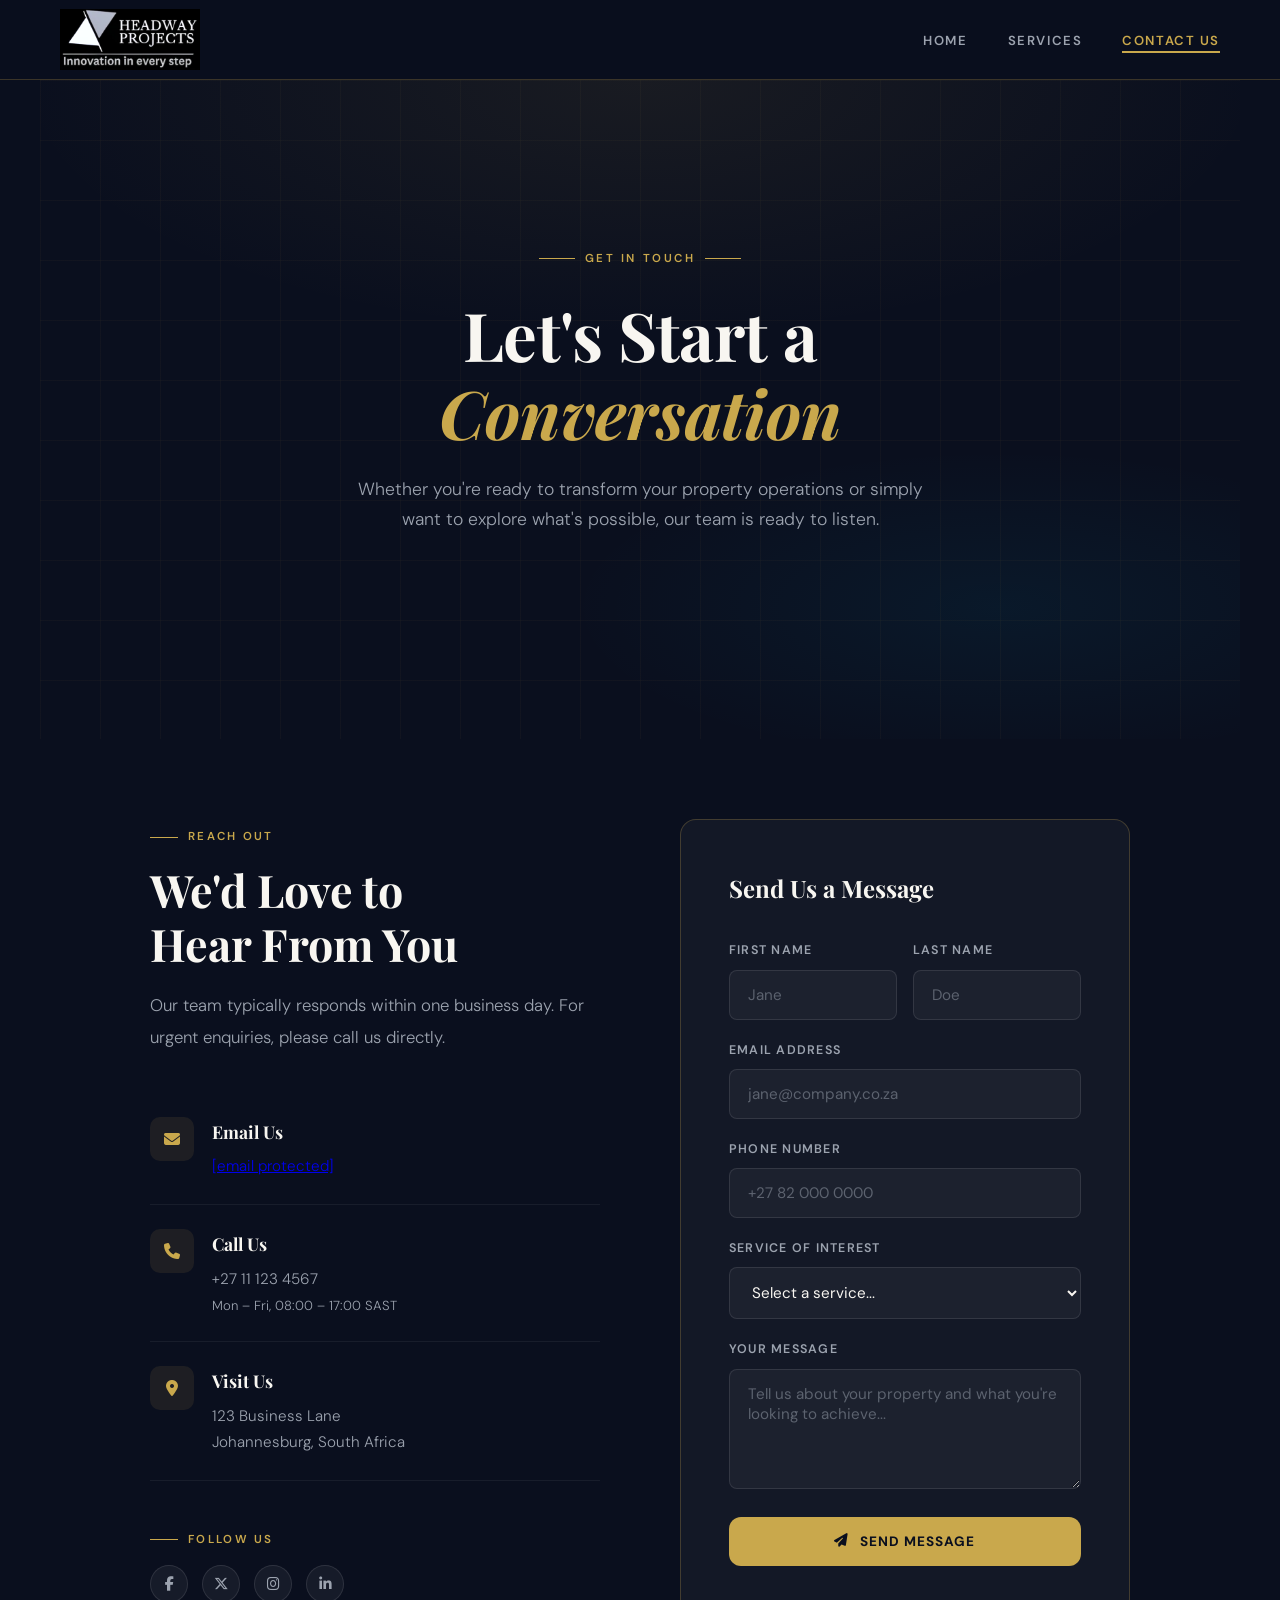
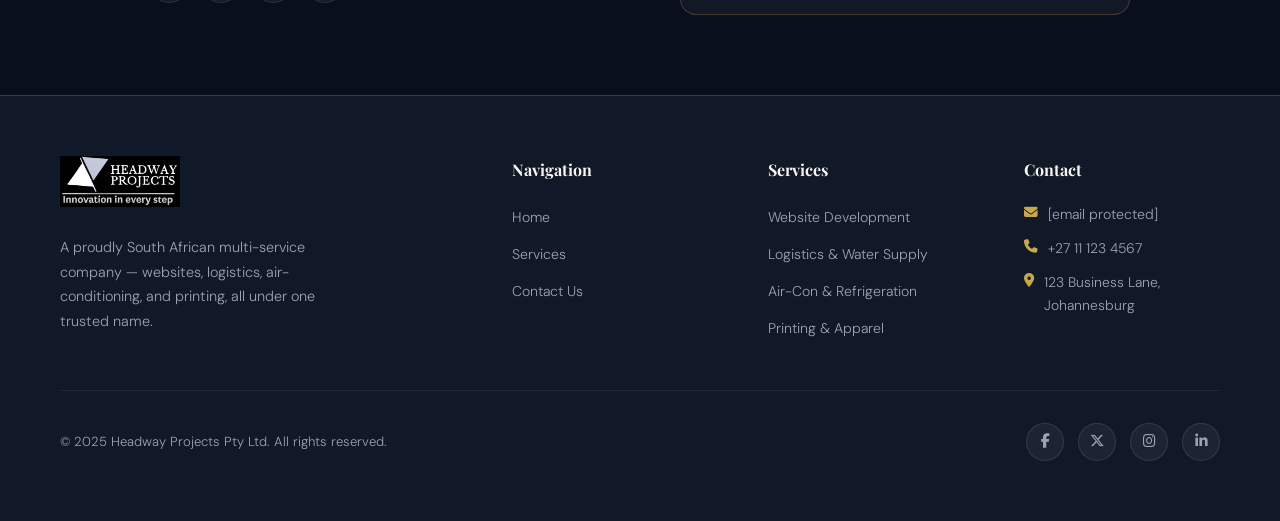
==== contact.html @ 5606bb1c "Add files via upload" ====
<!DOCTYPE html>
<html lang="en">
<head>
  <meta charset="UTF-8" />
  <meta name="viewport" content="width=device-width, initial-scale=1.0"/>
  <title>Contact Us — Headway Projects Pty Ltd</title>
  <link rel="stylesheet" href="headway.css" />
  <link rel="stylesheet" href="https://cdnjs.cloudflare.com/ajax/libs/font-awesome/6.5.0/css/all.min.css"/>
</head>
<body>

  <!-- ── NAVBAR ── -->
  <nav class="navbar" id="navbar">
    <img src="images/04f8b7ba-c838-48a6-9ccf-b1238453b609.jpg" class="logo" alt="Headway Projects Logo">
    <ul>
      <li><a href="headway.html">Home</a></li>
      <li><a href="services.html">Services</a></li>
      <li><a href="contact.html" class="active">Contact Us</a></li>
    </ul>
  </nav>

  <!-- ── HERO ── -->
  <section class="hero services-hero">
    <div class="hero-inner">
      <div class="hero-eyebrow"><span></span> Get In Touch <span></span></div>
      <h1>Let's Start a<br><em>Conversation</em></h1>
      <p class="hero-sub">
        Whether you're ready to transform your property operations or simply want to explore 
        what's possible, our team is ready to listen.
      </p>
    </div>
  </section>

  <!-- ── CONTACT SECTION ── -->
  <div class="contact-section">

    <!-- Left: Info -->
    <div class="contact-info">
      <div class="section-label"><span></span> Reach Out</div>
      <h2 class="section-title">We'd Love to<br>Hear From You</h2>
      <p class="section-body" style="margin-bottom: 40px;">
        Our team typically responds within one business day. 
        For urgent enquiries, please call us directly.
      </p>

      <div class="contact-item">
        <div class="contact-item-icon"><i class="fas fa-envelope"></i></div>
        <div>
          <h3>Email Us</h3>
          <p><a href="/cdn-cgi/l/email-protection" class="__cf_email__" data-cfemail="046d6a626b446c61656073657d74766b6e616770772a676b2a7e65">[email&#160;protected]</a></p>
        </div>
      </div>
      <div class="contact-item">
        <div class="contact-item-icon"><i class="fas fa-phone"></i></div>
        <div>
          <h3>Call Us</h3>
          <p>+27 11 123 4567</p>
          <p style="font-size:0.82rem; margin-top:2px;">Mon – Fri, 08:00 – 17:00 SAST</p>
        </div>
      </div>
      <div class="contact-item">
        <div class="contact-item-icon"><i class="fas fa-location-dot"></i></div>
        <div>
          <h3>Visit Us</h3>
          <p>123 Business Lane<br>Johannesburg, South Africa</p>
        </div>
      </div>

      <div style="margin-top: 40px;">
        <div class="section-label" style="margin-bottom: 16px;"><span></span> Follow Us</div>
        <div class="social-icons" style="justify-content:flex-start;">
          <a href="#" aria-label="Facebook"><i class="fab fa-facebook-f"></i></a>
          <a href="#" aria-label="X / Twitter"><i class="fab fa-x-twitter"></i></a>
          <a href="#" aria-label="Instagram"><i class="fab fa-instagram"></i></a>
          <a href="#" aria-label="LinkedIn"><i class="fab fa-linkedin-in"></i></a>
        </div>
      </div>
    </div>

    <!-- Right: Form -->
    <div class="contact-form-wrapper">
      <h3>Send Us a Message</h3>
      <form id="contactForm" novalidate>

        <div class="form-row">
          <div class="form-group">
            <label for="firstName">First Name</label>
            <input type="text" id="firstName" name="firstName" placeholder="Jane" required />
          </div>
          <div class="form-group">
            <label for="lastName">Last Name</label>
            <input type="text" id="lastName" name="lastName" placeholder="Doe" required />
          </div>
        </div>

        <div class="form-group">
          <label for="email">Email Address</label>
          <input type="email" id="email" name="email" placeholder="jane@company.co.za" required />
        </div>

        <div class="form-group">
          <label for="phone">Phone Number</label>
          <input type="tel" id="phone" name="phone" placeholder="+27 82 000 0000" />
        </div>

        <div class="form-group">
          <label for="service">Service of Interest</label>
          <select id="service" name="service">
            <option value="" disabled selected>Select a service...</option>
            <option>Website Creation & Maintenance</option>
            <option>Logistics — Side Tipper Trucks</option>
            <option>Logistics — Water Tanker & Supply</option>
            <option>Air-Conditioning Supply & Installation</option>
            <option>Refrigeration Supply & Installation</option>
            <option>DTF Printing</option>
            <option>Sublimation Printing</option>
            <option>Screen Printing</option>
            <option>Embroidery</option>
            <option>Blank / Printed T-Shirts Supply</option>
            <option>General Enquiry</option>
          </select>
        </div>

        <div class="form-group">
          <label for="message">Your Message</label>
          <textarea id="message" name="message" placeholder="Tell us about your property and what you're looking to achieve..." required></textarea>
        </div>

        <button type="submit" class="btn-submit">
          <i class="fas fa-paper-plane"></i> Send Message
        </button>

        <div class="form-success" id="formSuccess">
          <i class="fas fa-circle-check" style="font-size:2rem; margin-bottom:12px; display:block;"></i>
          Thank you! We'll be in touch within one business day.
        </div>
      </form>
    </div>

  </div>

  <!-- ── FOOTER ── -->
  <footer class="footer">
    <div class="footer-inner">
      <div class="footer-brand">
        <img src="images/04f8b7ba-c838-48a6-9ccf-b1238453b609.jpg" alt="Headway Projects Logo">
        <p>A proudly South African multi-service company — websites, logistics, air-conditioning, and printing, all under one trusted name.</p>
      </div>
      <div class="footer-col">
        <h4>Navigation</h4>
        <ul>
          <li><a href="headway.html">Home</a></li>
          <li><a href="services.html">Services</a></li>
          <li><a href="contact.html">Contact Us</a></li>
        </ul>
      </div>
      <div class="footer-col">
        <h4>Services</h4>
        <ul>
          <li><a href="services.html">Website Development</a></li>
          <li><a href="services.html">Logistics & Water Supply</a></li>
          <li><a href="services.html">Air-Con & Refrigeration</a></li>
          <li><a href="services.html">Printing & Apparel</a></li>
        </ul>
      </div>
      <div class="footer-col">
        <h4>Contact</h4>
        <ul class="footer-contact-list">
          <li><i class="fas fa-envelope"></i> <a href="/cdn-cgi/l/email-protection" class="__cf_email__" data-cfemail="d3babdb5bc93bbb6b2b7a4b2aaa3a1bcb9b6b0a7a0fdb0bcfda9b2">[email&#160;protected]</a></li>
          <li><i class="fas fa-phone"></i> +27 11 123 4567</li>
          <li><i class="fas fa-location-dot"></i> 123 Business Lane, Johannesburg</li>
        </ul>
      </div>
    </div>
    <div class="footer-bottom">
      <p>&copy; 2025 Headway Projects Pty Ltd. All rights reserved.</p>
      <div class="social-icons">
        <a href="#" aria-label="Facebook"><i class="fab fa-facebook-f"></i></a>
        <a href="#" aria-label="X / Twitter"><i class="fab fa-x-twitter"></i></a>
        <a href="#" aria-label="Instagram"><i class="fab fa-instagram"></i></a>
        <a href="#" aria-label="LinkedIn"><i class="fab fa-linkedin-in"></i></a>
      </div>
    </div>
  </footer>

  <!-- ── TOAST ── -->
  <div class="toast" id="toast">
    <i class="fas fa-circle-check"></i>
    <span>Message sent! We'll be in touch soon.</span>
  </div>

  <script data-cfasync="false" src="/cdn-cgi/scripts/5c5dd728/cloudflare-static/email-decode.min.js"></script><script>
    // Navbar scroll
    const navbar = document.getElementById('navbar');
    window.addEventListener('scroll', () => {
      navbar.classList.toggle('scrolled', window.scrollY > 40);
    });

    // Form submission
    const form = document.getElementById('contactForm');
    const toast = document.getElementById('toast');
    const success = document.getElementById('formSuccess');

    form.addEventListener('submit', (e) => {
      e.preventDefault();

      // Basic validation
      const required = form.querySelectorAll('[required]');
      let valid = true;
      required.forEach(el => {
        if (!el.value.trim()) {
          el.style.borderColor = '#ef4444';
          valid = false;
        } else {
          el.style.borderColor = '';
        }
      });

      if (!valid) return;

      // Simulate send
      const btn = form.querySelector('.btn-submit');
      btn.innerHTML = '<i class="fas fa-spinner fa-spin"></i> Sending...';
      btn.style.pointerEvents = 'none';

      setTimeout(() => {
        form.style.display = 'none';
        success.style.display = 'block';

        toast.classList.add('show');
        setTimeout(() => toast.classList.remove('show'), 4000);
      }, 1600);
    });

    // Scroll reveal
    const observer = new IntersectionObserver((entries) => {
      entries.forEach(entry => {
        if (entry.isIntersecting) {
          entry.target.style.opacity = '1';
          entry.target.style.transform = 'translateY(0)';
          observer.unobserve(entry.target);
        }
      });
    }, { threshold: 0.1 });

    document.querySelectorAll('.contact-item, .contact-form-wrapper').forEach(el => {
      el.style.opacity = '0';
      el.style.transform = 'translateY(24px)';
      el.style.transition = 'opacity 0.6s ease, transform 0.6s ease';
      observer.observe(el);
    });
  </script>

</body>
</html>
---- headway.css ----
/* ============================================
   HEADWAY PROJECTS PTY LTD — Stylesheet
   Aesthetic: Corporate Luxury / Refined Power
   ============================================ */

@import url('https://fonts.googleapis.com/css2?family=Playfair+Display:wght@400;600;700&family=DM+Sans:wght@300;400;500;600&display=swap');

/* ── CSS Variables ── */
:root {
  --navy:       #0A0F1E;
  --navy-mid:   #111827;
  --navy-light: #1B2340;
  --gold:       #C9A84C;
  --gold-light: #E2C07A;
  --sky:        #00B7EB;
  --white:      #F8F6F1;
  --muted:      #9CA3AF;
  --glass:      rgba(255, 255, 255, 0.04);
  --glass-border: rgba(201, 168, 76, 0.25);
  --radius:     12px;
  --transition: 0.35s cubic-bezier(0.4, 0, 0.2, 1);
}

/* ── Reset ── */
*, *::before, *::after {
  margin: 0;
  padding: 0;
  box-sizing: border-box;
}

html {
  scroll-behavior: smooth;
}

body {
  background-color: var(--navy);
  color: var(--white);
  font-family: 'DM Sans', sans-serif;
  font-weight: 400;
  line-height: 1.7;
  overflow-x: hidden;
}

/* ── Scrollbar ── */
::-webkit-scrollbar { width: 6px; }
::-webkit-scrollbar-track { background: var(--navy); }
::-webkit-scrollbar-thumb { background: var(--gold); border-radius: 4px; }

/* ── Selection ── */
::selection { background: var(--gold); color: var(--navy); }

/* ============================================
   NAVBAR
   ============================================ */
.navbar {
  position: sticky;
  top: 0;
  z-index: 1000;
  width: 100%;
  background: rgba(10, 15, 30, 0.92);
  backdrop-filter: blur(18px);
  -webkit-backdrop-filter: blur(18px);
  border-bottom: 1px solid var(--glass-border);
  padding: 0 60px;
  display: flex;
  justify-content: space-between;
  align-items: center;
  height: 80px;
  transition: box-shadow var(--transition);
}

.navbar.scrolled {
  box-shadow: 0 8px 40px rgba(0,0,0,0.4);
}

.logo {
  width: 140px;
  height: auto;
  object-fit: contain;
  filter: brightness(1.1);
  transition: transform var(--transition);
}

.logo:hover {
  transform: scale(1.04);
}

.navbar ul {
  display: flex;
  gap: 40px;
  list-style: none;
}

.navbar ul li a {
  text-decoration: none;
  color: var(--muted);
  font-family: 'DM Sans', sans-serif;
  font-size: 0.82rem;
  font-weight: 600;
  letter-spacing: 0.12em;
  text-transform: uppercase;
  position: relative;
  padding-bottom: 4px;
  transition: color var(--transition);
}

.navbar ul li a::after {
  content: '';
  position: absolute;
  bottom: 0;
  left: 0;
  width: 0;
  height: 1.5px;
  background: var(--gold);
  transition: width var(--transition);
}

.navbar ul li a:hover,
.navbar ul li a.active {
  color: var(--gold);
}

.navbar ul li a:hover::after,
.navbar ul li a.active::after {
  width: 100%;
}

/* ============================================
   HERO SECTION
   ============================================ */
.hero {
  position: relative;
  min-height: 90vh;
  display: flex;
  align-items: center;
  justify-content: center;
  overflow: hidden;
  background: var(--navy);
}

/* Animated mesh background */
.hero::before {
  content: '';
  position: absolute;
  inset: 0;
  background:
    radial-gradient(ellipse 80% 60% at 50% 0%, rgba(201,168,76,0.08) 0%, transparent 65%),
    radial-gradient(ellipse 60% 40% at 80% 80%, rgba(0,183,235,0.06) 0%, transparent 60%);
  pointer-events: none;
}

/* Grid overlay */
.hero::after {
  content: '';
  position: absolute;
  inset: 0;
  background-image:
    linear-gradient(rgba(201,168,76,0.04) 1px, transparent 1px),
    linear-gradient(90deg, rgba(201,168,76,0.04) 1px, transparent 1px);
  background-size: 60px 60px;
  pointer-events: none;
}

.hero-inner {
  position: relative;
  z-index: 2;
  text-align: center;
  padding: 60px 40px;
  max-width: 860px;
  animation: heroFade 1.2s ease both;
}

@keyframes heroFade {
  from { opacity: 0; transform: translateY(30px); }
  to   { opacity: 1; transform: translateY(0); }
}

.hero-eyebrow {
  display: inline-flex;
  align-items: center;
  gap: 10px;
  font-size: 0.72rem;
  letter-spacing: 0.22em;
  text-transform: uppercase;
  color: var(--gold);
  font-weight: 600;
  margin-bottom: 28px;
  opacity: 0;
  animation: fadeUp 0.8s 0.3s ease forwards;
}

.hero-eyebrow span {
  width: 36px;
  height: 1px;
  background: var(--gold);
  display: inline-block;
}

.hero h1 {
  font-family: 'Playfair Display', serif;
  font-size: clamp(2.4rem, 5.5vw, 4.2rem);
  font-weight: 700;
  line-height: 1.15;
  letter-spacing: -0.01em;
  color: var(--white);
  margin-bottom: 24px;
  opacity: 0;
  animation: fadeUp 0.9s 0.5s ease forwards;
}

.hero h1 em {
  font-style: italic;
  color: var(--gold);
}

.hero-sub {
  font-size: 1.1rem;
  color: var(--muted);
  max-width: 580px;
  margin: 0 auto 44px;
  font-weight: 300;
  opacity: 0;
  animation: fadeUp 0.9s 0.7s ease forwards;
}

.hero-cta-group {
  display: flex;
  gap: 16px;
  justify-content: center;
  flex-wrap: wrap;
  opacity: 0;
  animation: fadeUp 0.9s 0.9s ease forwards;
}

@keyframes fadeUp {
  from { opacity: 0; transform: translateY(20px); }
  to   { opacity: 1; transform: translateY(0); }
}

/* ── Buttons ── */
.btn-primary {
  display: inline-flex;
  align-items: center;
  gap: 10px;
  padding: 14px 34px;
  background: var(--gold);
  color: var(--navy);
  font-family: 'DM Sans', sans-serif;
  font-weight: 700;
  font-size: 0.85rem;
  letter-spacing: 0.06em;
  text-transform: uppercase;
  text-decoration: none;
  border-radius: var(--radius);
  transition: background var(--transition), transform var(--transition), box-shadow var(--transition);
  box-shadow: 0 4px 20px rgba(201,168,76,0.25);
}

.btn-primary:hover {
  background: var(--gold-light);
  transform: translateY(-2px);
  box-shadow: 0 8px 30px rgba(201,168,76,0.35);
}

.btn-outline {
  display: inline-flex;
  align-items: center;
  gap: 10px;
  padding: 14px 34px;
  background: transparent;
  color: var(--white);
  border: 1.5px solid rgba(255,255,255,0.2);
  font-family: 'DM Sans', sans-serif;
  font-weight: 600;
  font-size: 0.85rem;
  letter-spacing: 0.06em;
  text-transform: uppercase;
  text-decoration: none;
  border-radius: var(--radius);
  transition: border-color var(--transition), color var(--transition), transform var(--transition);
}

.btn-outline:hover {
  border-color: var(--gold);
  color: var(--gold);
  transform: translateY(-2px);
}

/* ── Scroll indicator ── */
.scroll-indicator {
  position: absolute;
  bottom: 36px;
  left: 50%;
  transform: translateX(-50%);
  display: flex;
  flex-direction: column;
  align-items: center;
  gap: 8px;
  color: var(--muted);
  font-size: 0.7rem;
  letter-spacing: 0.14em;
  text-transform: uppercase;
  animation: bounce 2.5s ease infinite;
  opacity: 0;
  animation: fadeIn 1s 1.5s ease forwards, bounce 2.5s 2.5s ease infinite;
}

@keyframes fadeIn { to { opacity: 1; } }

.scroll-indicator i {
  font-size: 1rem;
  color: var(--gold);
}

/* ============================================
   SECTION BASE
   ============================================ */
section {
  padding: 100px 60px;
  max-width: 1200px;
  margin: 0 auto;
}

.section-label {
  display: inline-flex;
  align-items: center;
  gap: 10px;
  font-size: 0.72rem;
  letter-spacing: 0.2em;
  text-transform: uppercase;
  color: var(--gold);
  font-weight: 600;
  margin-bottom: 16px;
}

.section-label span {
  width: 28px;
  height: 1px;
  background: var(--gold);
  display: inline-block;
}

.section-title {
  font-family: 'Playfair Display', serif;
  font-size: clamp(2rem, 3.5vw, 2.8rem);
  font-weight: 700;
  line-height: 1.2;
  color: var(--white);
  margin-bottom: 20px;
}

.section-body {
  font-size: 1.05rem;
  color: var(--muted);
  max-width: 680px;
  font-weight: 300;
  line-height: 1.85;
}

/* ============================================
   STATS BAR (homepage)
   ============================================ */
.stats-bar {
  background: var(--navy-light);
  border-top: 1px solid var(--glass-border);
  border-bottom: 1px solid var(--glass-border);
  padding: 50px 60px;
}

.stats-grid {
  max-width: 1100px;
  margin: 0 auto;
  display: grid;
  grid-template-columns: repeat(4, 1fr);
  gap: 40px;
  text-align: center;
}

.stat-item .number {
  font-family: 'Playfair Display', serif;
  font-size: 2.8rem;
  font-weight: 700;
  color: var(--gold);
  line-height: 1;
  margin-bottom: 8px;
}

.stat-item .label {
  font-size: 0.8rem;
  letter-spacing: 0.12em;
  text-transform: uppercase;
  color: var(--muted);
  font-weight: 500;
}

/* ============================================
   VISION / ABOUT CARDS (homepage)
   ============================================ */
.cards-section {
  padding: 100px 60px;
  max-width: 1200px;
  margin: 0 auto;
  display: grid;
  grid-template-columns: 1fr 1fr;
  gap: 32px;
}

.info-card {
  background: var(--glass);
  border: 1px solid var(--glass-border);
  border-radius: 16px;
  padding: 48px;
  position: relative;
  overflow: hidden;
  transition: border-color var(--transition), transform var(--transition);
}

.info-card::before {
  content: '';
  position: absolute;
  top: 0;
  left: 0;
  right: 0;
  height: 2px;
  background: linear-gradient(90deg, transparent, var(--gold), transparent);
  opacity: 0;
  transition: opacity var(--transition);
}

.info-card:hover {
  border-color: rgba(201,168,76,0.5);
  transform: translateY(-4px);
}

.info-card:hover::before {
  opacity: 1;
}

.card-icon {
  width: 52px;
  height: 52px;
  background: rgba(201,168,76,0.1);
  border-radius: 12px;
  display: flex;
  align-items: center;
  justify-content: center;
  margin-bottom: 24px;
}

.card-icon i {
  font-size: 1.4rem;
  color: var(--gold);
}

.info-card h2 {
  font-family: 'Playfair Display', serif;
  font-size: 1.6rem;
  font-weight: 700;
  color: var(--white);
  margin-bottom: 16px;
}

.info-card p {
  font-size: 1rem;
  color: var(--muted);
  line-height: 1.85;
  font-weight: 300;
}

/* ============================================
   WHY CHOOSE US (homepage)
   ============================================ */
.why-us {
  background: var(--navy-light);
  padding: 100px 60px;
  border-top: 1px solid var(--glass-border);
  border-bottom: 1px solid var(--glass-border);
}

.why-us-inner {
  max-width: 1200px;
  margin: 0 auto;
  display: grid;
  grid-template-columns: 1fr 2fr;
  gap: 80px;
  align-items: start;
}

.why-grid {
  display: grid;
  grid-template-columns: 1fr 1fr;
  gap: 28px;
}

.why-item {
  display: flex;
  flex-direction: column;
  gap: 10px;
}

.why-item .why-icon {
  width: 44px;
  height: 44px;
  background: rgba(201,168,76,0.08);
  border: 1px solid rgba(201,168,76,0.2);
  border-radius: 10px;
  display: flex;
  align-items: center;
  justify-content: center;
  margin-bottom: 6px;
}

.why-item .why-icon i {
  color: var(--gold);
  font-size: 1.1rem;
}

.why-item h4 {
  font-family: 'Playfair Display', serif;
  font-size: 1.05rem;
  color: var(--white);
}

.why-item p {
  font-size: 0.9rem;
  color: var(--muted);
  line-height: 1.7;
}

/* ============================================
   SERVICES PAGE
   ============================================ */
.services-hero {
  min-height: 45vh;
}

.services-grid-section {
  padding: 80px 60px;
  max-width: 1200px;
  margin: 0 auto;
}

.services-grid {
  display: grid;
  grid-template-columns: repeat(3, 1fr);
  gap: 28px;
  margin-top: 60px;
}

.service-card {
  background: var(--glass);
  border: 1px solid var(--glass-border);
  border-radius: 16px;
  padding: 40px 36px;
  position: relative;
  overflow: hidden;
  transition: transform var(--transition), border-color var(--transition), box-shadow var(--transition);
}

.service-card::after {
  content: '';
  position: absolute;
  bottom: 0;
  left: 0;
  right: 0;
  height: 3px;
  background: linear-gradient(90deg, var(--gold), var(--sky));
  transform: scaleX(0);
  transition: transform var(--transition);
  transform-origin: left;
}

.service-card:hover {
  transform: translateY(-6px);
  border-color: rgba(201,168,76,0.4);
  box-shadow: 0 20px 60px rgba(0,0,0,0.3);
}

.service-card:hover::after {
  transform: scaleX(1);
}

.service-num {
  font-family: 'Playfair Display', serif;
  font-size: 3rem;
  color: rgba(201,168,76,0.12);
  font-weight: 700;
  line-height: 1;
  margin-bottom: 16px;
}

.service-card h3 {
  font-family: 'Playfair Display', serif;
  font-size: 1.25rem;
  color: var(--white);
  margin-bottom: 14px;
}

.service-icon {
  width: 50px;
  height: 50px;
  background: rgba(201,168,76,0.1);
  border-radius: 12px;
  display: flex;
  align-items: center;
  justify-content: center;
  margin-bottom: 20px;
}

.service-icon i {
  color: var(--gold);
  font-size: 1.3rem;
}

.service-card p {
  font-size: 0.93rem;
  color: var(--muted);
  line-height: 1.75;
  font-weight: 300;
}

.service-tag {
  display: inline-block;
  margin-top: 20px;
  font-size: 0.72rem;
  letter-spacing: 0.12em;
  text-transform: uppercase;
  color: var(--sky);
  font-weight: 600;
}

/* ============================================
   CONTACT PAGE
   ============================================ */
.contact-section {
  padding: 80px 60px;
  max-width: 1100px;
  margin: 0 auto;
  display: grid;
  grid-template-columns: 1fr 1fr;
  gap: 80px;
  align-items: start;
}

.contact-info h3 {
  font-family: 'Playfair Display', serif;
  font-size: 1.1rem;
  color: var(--white);
  margin-bottom: 8px;
}

.contact-item {
  display: flex;
  align-items: flex-start;
  gap: 18px;
  padding: 24px 0;
  border-bottom: 1px solid rgba(255,255,255,0.06);
}

.contact-item:last-of-type {
  border-bottom: none;
}

.contact-item-icon {
  width: 44px;
  height: 44px;
  background: rgba(201,168,76,0.1);
  border-radius: 10px;
  display: flex;
  align-items: center;
  justify-content: center;
  flex-shrink: 0;
}

.contact-item-icon i {
  color: var(--gold);
  font-size: 1rem;
}

.contact-item p {
  color: var(--muted);
  font-size: 0.95rem;
  font-weight: 300;
  margin-top: 4px;
}

/* ── Contact Form ── */
.contact-form-wrapper {
  background: var(--glass);
  border: 1px solid var(--glass-border);
  border-radius: 16px;
  padding: 48px;
}

.contact-form-wrapper h3 {
  font-family: 'Playfair Display', serif;
  font-size: 1.5rem;
  color: var(--white);
  margin-bottom: 32px;
}

.form-group {
  margin-bottom: 20px;
}

.form-group label {
  display: block;
  font-size: 0.78rem;
  letter-spacing: 0.1em;
  text-transform: uppercase;
  color: var(--muted);
  font-weight: 600;
  margin-bottom: 8px;
}

.form-group input,
.form-group textarea,
.form-group select {
  width: 100%;
  background: rgba(255,255,255,0.04);
  border: 1px solid rgba(255,255,255,0.1);
  border-radius: 8px;
  padding: 14px 18px;
  color: var(--white);
  font-family: 'DM Sans', sans-serif;
  font-size: 0.95rem;
  outline: none;
  transition: border-color var(--transition);
  resize: vertical;
}

.form-group input::placeholder,
.form-group textarea::placeholder {
  color: rgba(156,163,175,0.5);
}

.form-group input:focus,
.form-group textarea:focus,
.form-group select:focus {
  border-color: var(--gold);
}

.form-group select option {
  background: var(--navy-mid);
}

.form-group textarea {
  min-height: 120px;
}

.form-row {
  display: grid;
  grid-template-columns: 1fr 1fr;
  gap: 16px;
}

.btn-submit {
  width: 100%;
  padding: 16px;
  background: var(--gold);
  color: var(--navy);
  border: none;
  border-radius: var(--radius);
  font-family: 'DM Sans', sans-serif;
  font-weight: 700;
  font-size: 0.85rem;
  letter-spacing: 0.08em;
  text-transform: uppercase;
  cursor: pointer;
  transition: background var(--transition), transform var(--transition), box-shadow var(--transition);
  margin-top: 10px;
  display: flex;
  align-items: center;
  justify-content: center;
  gap: 10px;
}

.btn-submit:hover {
  background: var(--gold-light);
  transform: translateY(-2px);
  box-shadow: 0 8px 24px rgba(201,168,76,0.3);
}

.form-success {
  display: none;
  text-align: center;
  padding: 20px;
  color: var(--gold);
  font-family: 'Playfair Display', serif;
  font-size: 1.1rem;
}

/* ============================================
   FOOTER
   ============================================ */
.footer {
  background: var(--navy-mid);
  border-top: 1px solid var(--glass-border);
  padding: 60px;
}

.footer-inner {
  max-width: 1200px;
  margin: 0 auto;
  display: grid;
  grid-template-columns: 2fr 1fr 1fr 1fr;
  gap: 60px;
  padding-bottom: 48px;
  border-bottom: 1px solid rgba(255,255,255,0.06);
}

.footer-brand img {
  width: 120px;
  height: auto;
  margin-bottom: 20px;
  filter: brightness(1.2);
}

.footer-brand p {
  font-size: 0.9rem;
  color: var(--muted);
  font-weight: 300;
  line-height: 1.7;
  max-width: 260px;
}

.footer-col h4 {
  font-family: 'Playfair Display', serif;
  font-size: 1rem;
  color: var(--white);
  margin-bottom: 20px;
}

.footer-col ul {
  list-style: none;
  display: flex;
  flex-direction: column;
  gap: 10px;
}

.footer-col ul li a {
  text-decoration: none;
  color: var(--muted);
  font-size: 0.88rem;
  font-weight: 300;
  transition: color var(--transition);
}

.footer-col ul li a:hover {
  color: var(--gold);
}

.footer-contact-list {
  list-style: none;
  display: flex;
  flex-direction: column;
  gap: 12px;
}

.footer-contact-list li {
  display: flex;
  align-items: flex-start;
  gap: 10px;
  font-size: 0.87rem;
  color: var(--muted);
  font-weight: 300;
}

.footer-contact-list li i {
  color: var(--gold);
  font-size: 0.85rem;
  margin-top: 3px;
  flex-shrink: 0;
}

.footer-bottom {
  max-width: 1200px;
  margin: 32px auto 0;
  display: flex;
  justify-content: space-between;
  align-items: center;
  flex-wrap: wrap;
  gap: 16px;
}

.footer-bottom p {
  font-size: 0.82rem;
  color: var(--muted);
  font-weight: 300;
}

.social-icons {
  display: flex;
  gap: 14px;
}

.social-icons a {
  width: 38px;
  height: 38px;
  border-radius: 50%;
  background: rgba(255,255,255,0.05);
  border: 1px solid rgba(255,255,255,0.1);
  display: flex;
  align-items: center;
  justify-content: center;
  color: var(--muted);
  font-size: 0.9rem;
  text-decoration: none;
  transition: background var(--transition), color var(--transition), border-color var(--transition);
}

.social-icons a:hover {
  background: var(--gold);
  color: var(--navy);
  border-color: var(--gold);
}

/* ── Wide service card (spans full row) ── */
.service-card--wide {
  grid-column: 1 / -1;
}

/* ── Print methods sub-grid ── */
.print-methods {
  display: grid;
  grid-template-columns: 1fr 1fr;
  gap: 20px;
  margin-top: 24px;
}

.print-method {
  display: flex;
  gap: 16px;
  align-items: flex-start;
  background: rgba(255,255,255,0.03);
  border: 1px solid rgba(201,168,76,0.12);
  border-radius: 10px;
  padding: 18px;
  transition: border-color var(--transition);
}

.print-method:hover {
  border-color: rgba(201,168,76,0.35);
}

.print-method-icon {
  width: 38px;
  height: 38px;
  background: rgba(201,168,76,0.1);
  border-radius: 8px;
  display: flex;
  align-items: center;
  justify-content: center;
  flex-shrink: 0;
}

.print-method-icon i {
  color: var(--gold);
  font-size: 1rem;
}

.print-method h4 {
  font-family: 'Playfair Display', serif;
  font-size: 0.95rem;
  color: var(--white);
  margin-bottom: 6px;
}

.print-method p {
  font-size: 0.85rem;
  color: var(--muted);
  line-height: 1.65;
  font-weight: 300;
}

@media (max-width: 768px) {
  .print-methods {
    grid-template-columns: 1fr;
  }
}


.toast {
  position: fixed;
  bottom: 32px;
  right: 32px;
  background: var(--navy-light);
  border: 1px solid var(--gold);
  border-radius: 12px;
  padding: 18px 26px;
  color: var(--white);
  font-size: 0.92rem;
  display: flex;
  align-items: center;
  gap: 12px;
  box-shadow: 0 12px 40px rgba(0,0,0,0.4);
  transform: translateY(20px);
  opacity: 0;
  transition: all 0.4s ease;
  z-index: 9999;
  pointer-events: none;
}

.toast.show {
  transform: translateY(0);
  opacity: 1;
}

.toast i {
  color: var(--gold);
}

/* ============================================
   RESPONSIVE
   ============================================ */
@media (max-width: 1024px) {
  .navbar { padding: 0 30px; }
  .footer-inner { grid-template-columns: 1fr 1fr; gap: 40px; }
  .cards-section { grid-template-columns: 1fr; }
  .why-us-inner { grid-template-columns: 1fr; gap: 48px; }
  .services-grid { grid-template-columns: 1fr 1fr; }
  .contact-section { grid-template-columns: 1fr; gap: 48px; }
}

@media (max-width: 768px) {
  section, .services-grid-section { padding: 60px 24px; }
  .navbar { padding: 0 24px; height: 68px; }
  .navbar ul { gap: 20px; }
  .stats-grid { grid-template-columns: 1fr 1fr; }
  .services-grid { grid-template-columns: 1fr; }
  .why-grid { grid-template-columns: 1fr; }
  .footer { padding: 48px 24px; }
  .footer-inner { grid-template-columns: 1fr; gap: 32px; }
  .footer-bottom { flex-direction: column; text-align: center; }
  .form-row { grid-template-columns: 1fr; }
  .contact-section { padding: 60px 24px; }
  .cards-section { padding: 60px 24px; }
  .stats-bar { padding: 40px 24px; }
  .why-us { padding: 60px 24px; }
}

@media (max-width: 480px) {
  .hero-inner { padding: 60px 20px; }
  .stats-grid { grid-template-columns: 1fr 1fr; gap: 24px; }
  .navbar ul { gap: 14px; }
  .navbar ul li a { font-size: 0.72rem; }
}
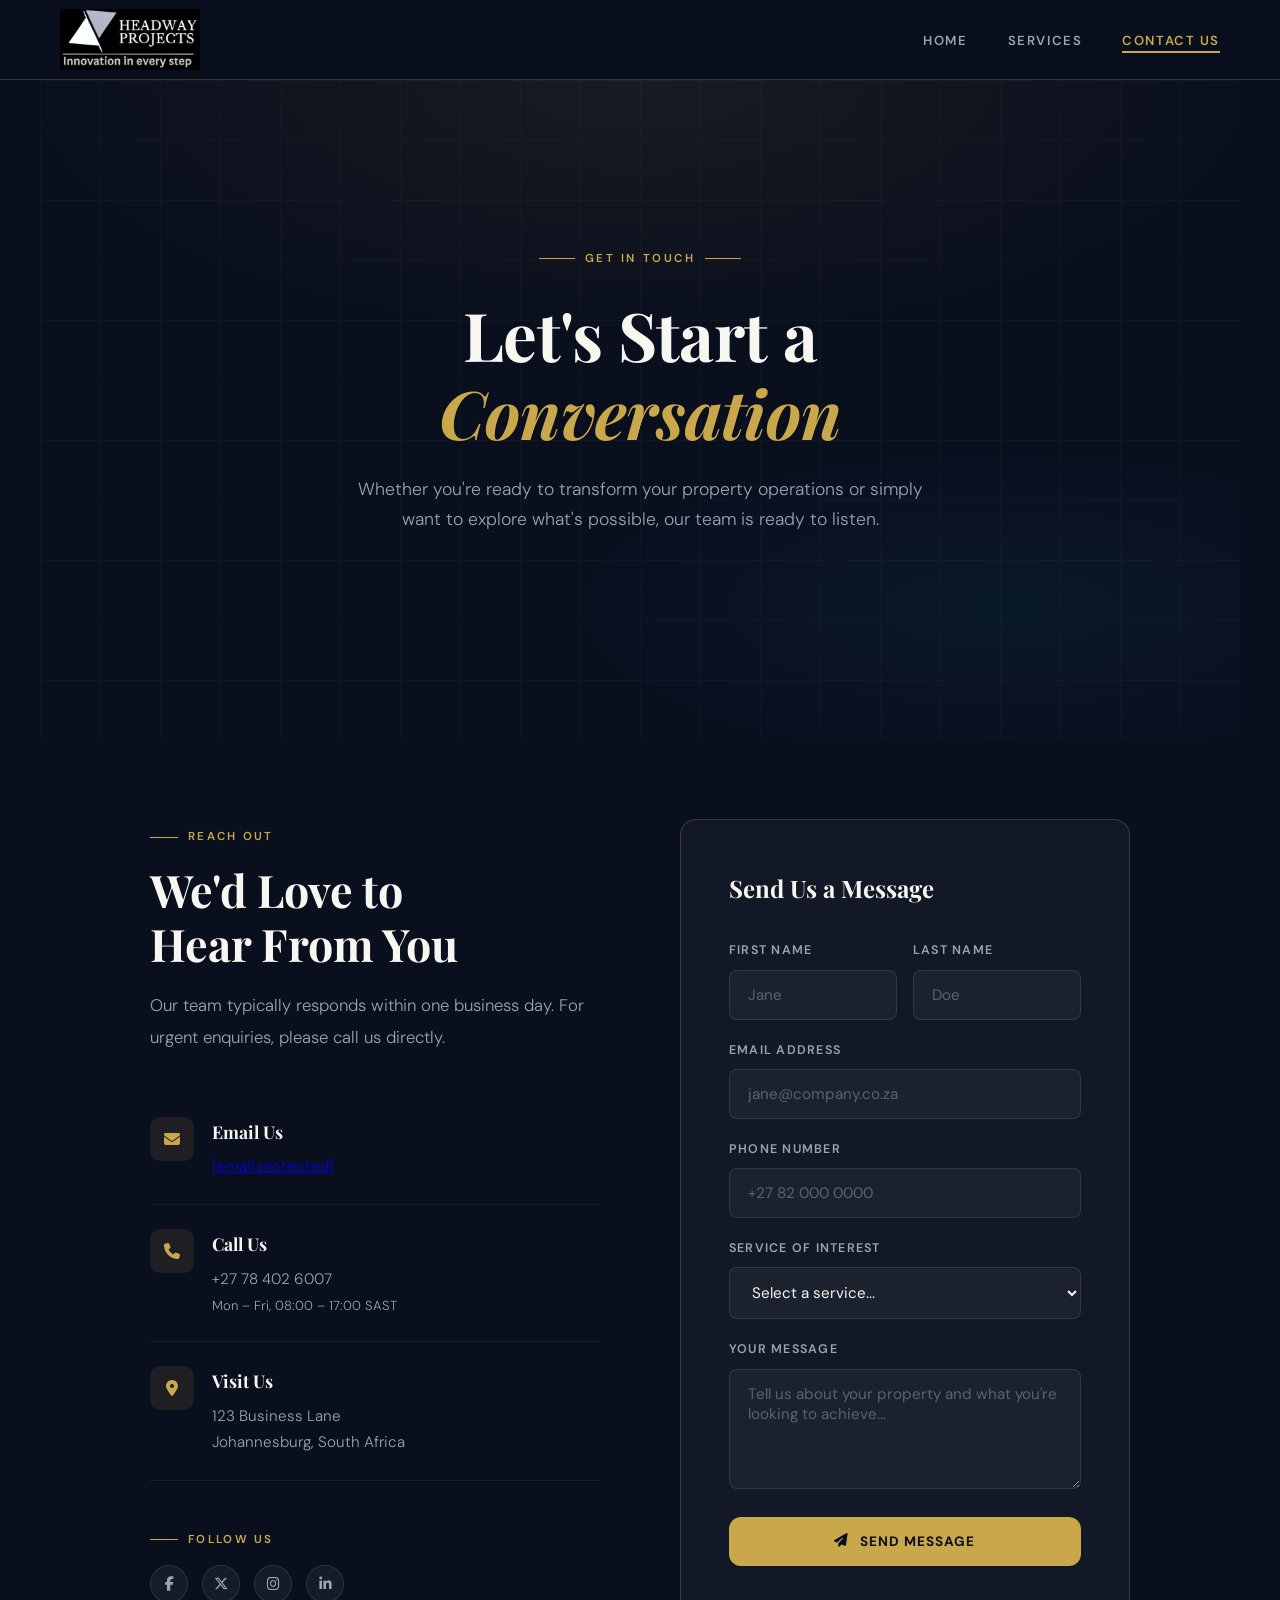
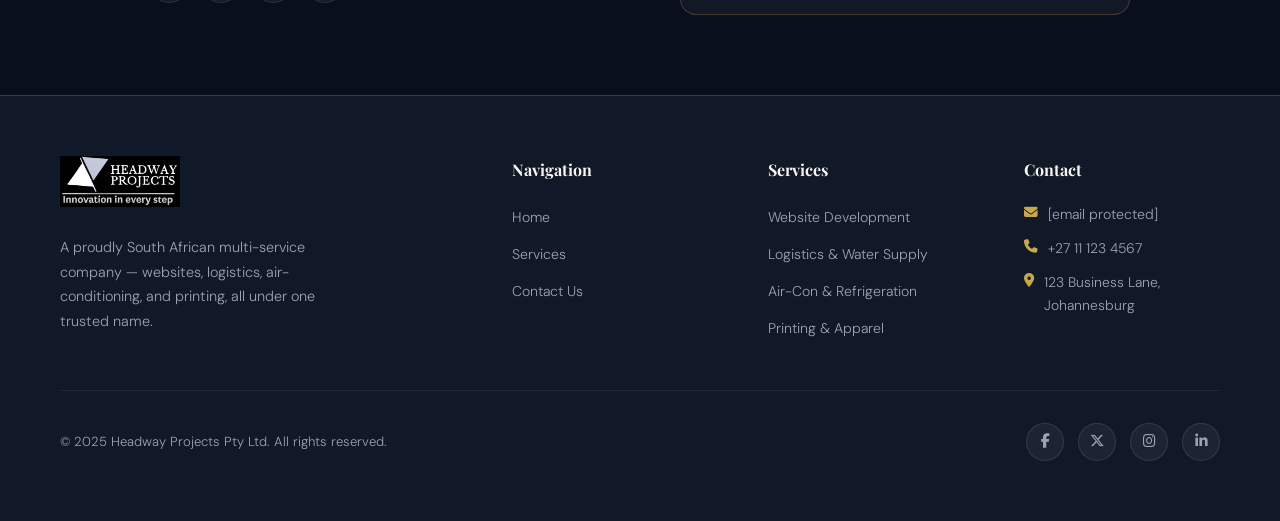
==== commit 2feb8e75: "Update contact.html" ====
--- a/contact.html
+++ b/contact.html
@@ -54,7 +54,7 @@
         <div class="contact-item-icon"><i class="fas fa-phone"></i></div>
         <div>
           <h3>Call Us</h3>
-          <p>+27 11 123 4567</p>
+          <p>+27 78 402 6007</p>
           <p style="font-size:0.82rem; margin-top:2px;">Mon – Fri, 08:00 – 17:00 SAST</p>
         </div>
       </div>
@@ -252,4 +252,5 @@
   </script>
 
 </body>
-</html>+
+</html>
